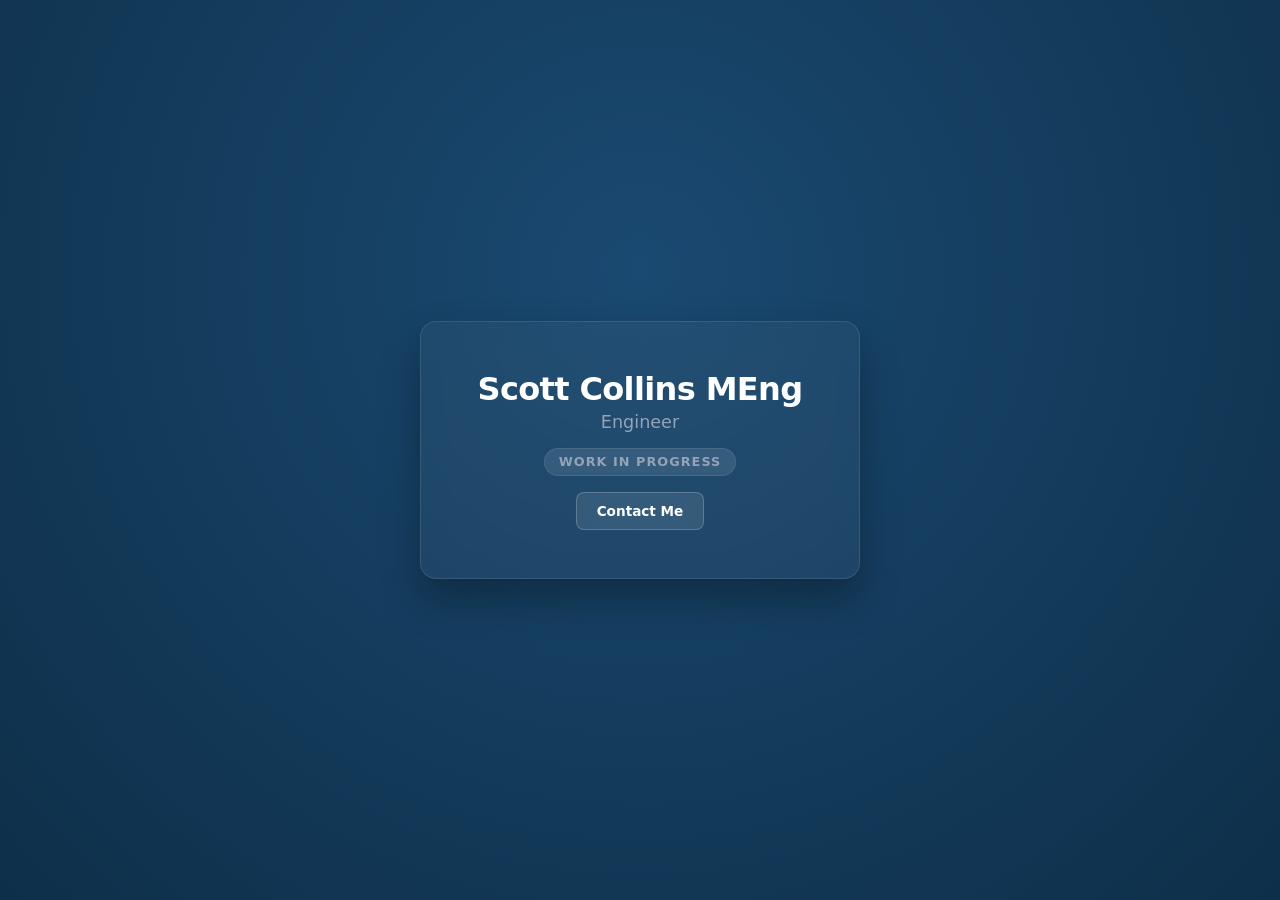
==== index.html @ 060da8f7 "Update index.html" ====
<!DOCTYPE html>

<html lang="en-GB">
<head>
  <meta charset="UTF-8">
  <meta name="viewport" content="width=device-width, initial-scale=1.0">

<meta
 http-equiv="Content-Security-Policy"
 content="default-src 'self'; script-src 'self'; style-src 'self'; img-src 'self'; font-src 'self'; media-src 'self'; connect-src 'self'; form-action https://formspree.io; base-uri 'self'; object-src 'none';">

<meta
 name="referrer"
 content="strict-origin-when-cross-origin">

<meta
 name="description"
 content="Scott Collins - Website under construction.">

<meta
 name="theme-color"
 content="#0E2F49">

  <title>Scott Collins</title>

  <link
    rel="icon"
    href="favicon.svg"
    type="image/svg+xml">

  <link
    rel="stylesheet"
    href="css/style.css?v=5">

  <script
  src="js/main.js?v=6"
  defer></script>

</head>

<body>

  <main class="card">


<h1>Scott Collins MEng</h1>

<h2>Engineer</h2>

<span class="badge">
  Work In Progress
</span>

<div>
  <button
    type="button"
    class="btn-toggle"
    id="toggle-btn"
    aria-expanded="false"
    aria-controls="contact-wrapper">
    Contact Me
  </button>
</div>

<div
  class="form-wrapper"
  id="contact-wrapper">

  <form
    id="contact-form"
    action="https://formspree.io/f/mbgjzpvz"
    method="POST">

    <p class="field">
      <label for="f-name">Your name</label>

      <input
        id="f-name"
        name="name"
        type="text"
        autocomplete="name"
        maxlength="100"
        required>
    </p>

    <p class="field">
      <label for="f-email">Email</label>

      <input
        id="f-email"
        name="email"
        type="email"
        autocomplete="email"
        maxlength="254"
        required>
    </p>

    <p class="field">
      <label for="f-msg">Message</label>

      <textarea
        id="f-msg"
        name="message"
        rows="4"
        maxlength="3000"
        required></textarea>
    </p>

    <!-- Honeypot spam protection -->
    <p
      class="hp"
      aria-hidden="true">

      <label for="f-co">Company</label>

      <input
        id="f-co"
        name="_gotcha"
        type="text"
        tabindex="-1"
        autocomplete="off">
    </p>

    <div class="submit-row">

      <button
        type="submit"
        class="submit-btn">
        Send Message
      </button>

    </div>

  </form>

  <button
    type="button"
    class="music-control"
    id="music-control"
    aria-label="Pause background music"
    aria-pressed="false">
    Pause music
  </button>

</div>


  </main>

<audio
  id="site-audio"
  autoplay
  preload="auto">

  <source
    src="audio/downtempo-inspiring-hip-hop.mp3"
    type="audio/mpeg">

</audio>

</body>
</html>
---- css/style.css ----
* {
  box-sizing: border-box;
  margin: 0;
  padding: 0;
}

body {
  font-family:
    system-ui,
    -apple-system,
    BlinkMacSystemFont,
    "Segoe UI",
    sans-serif;

  background:
    radial-gradient(
      circle at 50% 30%,
      #1a4971,
      #0E2F49
    );

  color: #e2e8f0;

  min-height: 100vh;

  display: flex;
  align-items: center;
  justify-content: center;

  text-align: center;

  padding: 1.5rem;
}

.card {
  background:
    rgba(255, 255, 255, 0.04);

  backdrop-filter: blur(12px);
  -webkit-backdrop-filter: blur(12px);

  border:
    1px solid rgba(255, 255, 255, 0.1);

  border-radius: 16px;

  padding: 3rem 2rem;

  max-width: 440px;
  width: 100%;

  box-shadow:
    0 20px 40px rgba(0, 0, 0, 0.3);

  transition:
    all 0.3s ease;
}


/* ========================================
   HEADINGS
   ======================================== */

h1 {
  font-size: 2rem;
  font-weight: 600;

  letter-spacing: -0.02em;

  margin-bottom: 0.25rem;

  color: #ffffff;
}

h2 {
  font-size: 1.1rem;
  font-weight: 400;

  color: #94a3b8;

  margin-bottom: 1rem;
}


/* ========================================
   WIP BADGE
   ======================================== */

.badge {
  display: inline-block;

  padding:
    0.35rem
    0.85rem;

  font-family: inherit;

  font-size: 0.8rem;

  font-weight: 600;

  letter-spacing: 0.08em;

  text-transform: uppercase;

  background:
    rgba(255, 255, 255, 0.1);

  color: #94a3b8;

  border:
    1px solid rgba(255, 255, 255, 0.08);

  border-radius: 20px;

  margin-bottom: 0.5rem;
}


/* ========================================
   CONTACT BUTTON
   ======================================== */

.btn-toggle {
  margin-top: 0.5rem;

  background:
    rgba(255, 255, 255, 0.1);

  color: #ffffff;

  border:
    1px solid rgba(255, 255, 255, 0.2);

  border-radius: 8px;

  padding:
    0.65rem
    1.25rem;

  font-family: inherit;

  font-size: 0.85rem;

  font-weight: 600;

  cursor: pointer;

  transition:
    background 0.2s ease,
    transform 0.1s ease;
}

.btn-toggle:hover {
  background:
    rgba(255, 255, 255, 0.2);
}

.btn-toggle:active {
  transform: scale(0.98);
}


/* ========================================
   KEYBOARD FOCUS
   ======================================== */

.btn-toggle:focus-visible,
.submit-btn:focus-visible,
.field input:focus-visible,
.field textarea:focus-visible {

  outline:
    2px solid #60a5fa;

  outline-offset: 2px;
}


/* ========================================
   FORM CONTAINER
   ======================================== */

.form-wrapper {
  max-height: 0;

  overflow: hidden;

  opacity: 0;

  margin-top: 0;

  text-align: left;

  transition:
    max-height 0.4s cubic-bezier(0, 1, 0, 1),
    opacity 0.3s ease,
    margin-top 0.3s ease;
}

.form-wrapper.open {
  max-height: 600px;

  opacity: 1;

  margin-top: 1.25rem;

  transition:
    max-height 0.5s ease-in-out,
    opacity 0.4s ease 0.1s,
    margin-top 0.3s ease;
}


/* ========================================
   FORM FIELDS
   ======================================== */

.field {
  margin-bottom: 1rem;
}

.field label {
  display: block;

  font-size: 0.75rem;

  color: #cbd5e1;

  margin-bottom: 0.35rem;

  text-transform: uppercase;

  letter-spacing: 0.05em;
}

.field input,
.field textarea {

  width: 100%;

  padding:
    0.65rem
    0.85rem;

  background:
    rgba(0, 0, 0, 0.25);

  border:
    1px solid rgba(255, 255, 255, 0.15);

  border-radius: 6px;

  color: #ffffff;

  font-family: inherit;

  font-size: 0.9rem;

  outline: none;

  transition:
    border-color 0.2s ease;
}

.field input:focus,
.field textarea:focus {
  border-color: #60a5fa;
}

.field textarea {
  resize: vertical;

  min-height: 100px;
}


/* ========================================
   SUBMIT BUTTON
   ======================================== */

.submit-btn {

  width: 100%;

  background: #2563eb;

  color: #ffffff;

  border: none;

  border-radius: 6px;

  padding: 0.75rem;

  font-family: inherit;

  font-weight: 600;

  font-size: 0.9rem;

  cursor: pointer;

  margin-top: 0.5rem;

  transition:
    background 0.2s ease;
}

.submit-btn:hover {
  background: #1d4ed8;
}


/* ========================================
   HONEYPOT
   ======================================== */

.hp {

  position: absolute;

  left: -10000px;

  width: 1px;
  height: 1px;

  overflow: hidden;
}


/* ========================================
   MUSIC CONTROL
   ======================================== */

.music-control {
  display: block;

  margin: 1rem auto 0;

  padding: 0.4rem 0.75rem;

  background: transparent;

  color: #94a3b8;

  border: none;

  font-family: inherit;

  font-size: 0.75rem;

  font-weight: 500;

  letter-spacing: 0.03em;

  cursor: pointer;

  opacity: 0.8;

  transition:
    color 0.2s ease,
    opacity 0.2s ease;
}

.music-control:hover {
  color: #ffffff;
  opacity: 1;
}

.music-control:focus-visible {
  outline:
    2px solid #60a5fa;

  outline-offset: 3px;

  border-radius: 4px;
}

@media (prefers-reduced-motion: reduce) {

  .music-control {
    transition: none;
  }
}

/* ========================================
   REDUCED MOTION
   ======================================== */

@media (prefers-reduced-motion: reduce) {

  .btn-toggle,
  .submit-btn,
  .form-wrapper {
    transition: none;
  }
}

.btn-toggle.hidden {
  display: none;
}
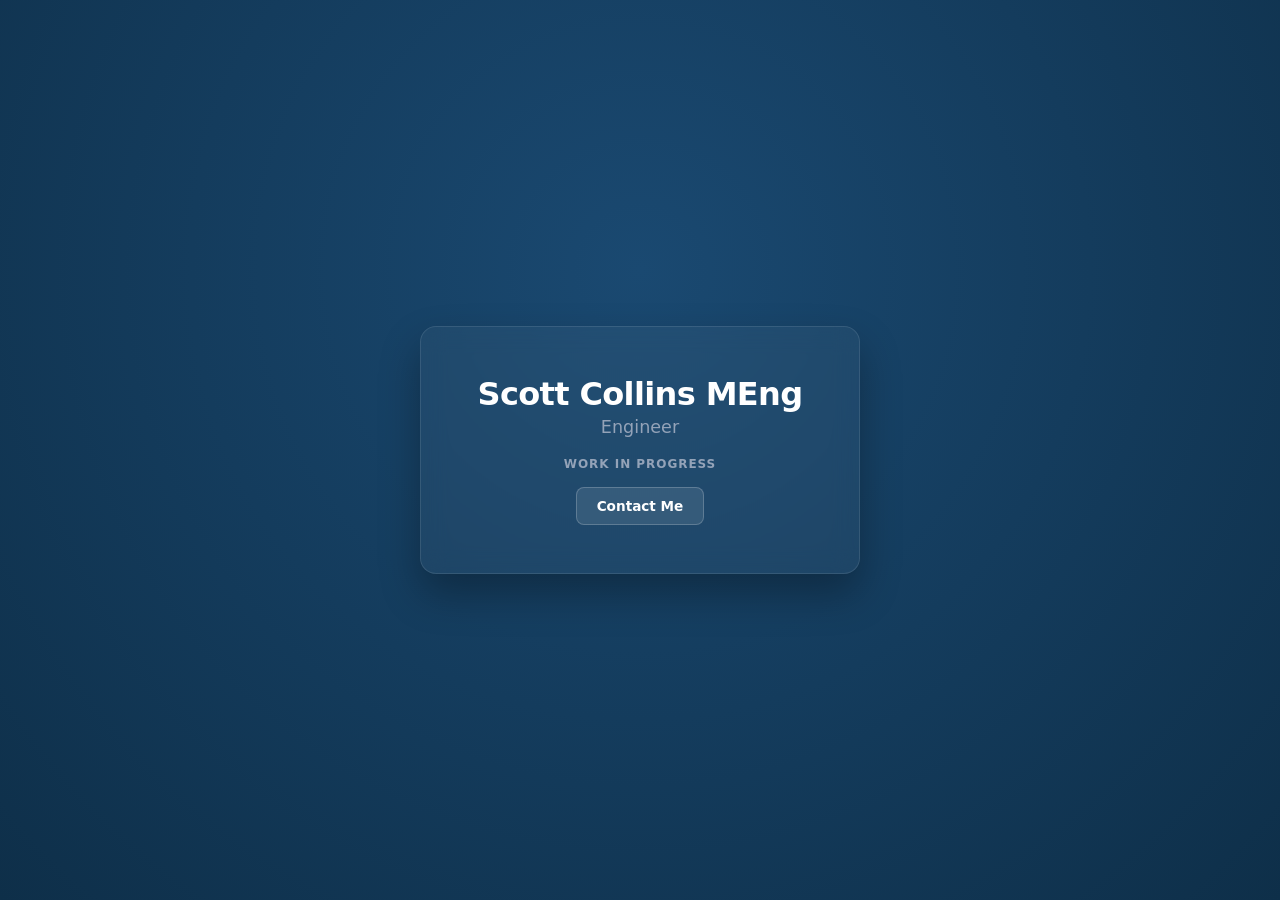
==== commit 2b1a38ed: "Update index.html" ====
--- a/index.html
+++ b/index.html
@@ -2,24 +2,28 @@
 
 <html lang="en-GB">
 <head>
+
   <meta charset="UTF-8">
-  <meta name="viewport" content="width=device-width, initial-scale=1.0">
 
-<meta
- http-equiv="Content-Security-Policy"
- content="default-src 'self'; script-src 'self'; style-src 'self'; img-src 'self'; font-src 'self'; media-src 'self'; connect-src 'self'; form-action https://formspree.io; base-uri 'self'; object-src 'none';">
+  <meta
+    name="viewport"
+    content="width=device-width, initial-scale=1.0">
 
-<meta
- name="referrer"
- content="strict-origin-when-cross-origin">
+  <meta
+    http-equiv="Content-Security-Policy"
+    content="default-src 'self'; script-src 'self'; style-src 'self'; img-src 'self'; font-src 'self'; media-src 'self'; connect-src 'self'; form-action https://formspree.io; base-uri 'self'; object-src 'none';">
 
-<meta
- name="description"
- content="Scott Collins - Website under construction.">
+  <meta
+    name="referrer"
+    content="strict-origin-when-cross-origin">
 
-<meta
- name="theme-color"
- content="#0E2F49">
+  <meta
+    name="description"
+    content="Scott Collins - Website under construction.">
+
+  <meta
+    name="theme-color"
+    content="#0E2F49">
 
   <title>Scott Collins</title>
 
@@ -30,11 +34,11 @@
 
   <link
     rel="stylesheet"
-    href="css/style.css?v=5">
+    href="css/style.css">
 
   <script
-  src="js/main.js?v=6"
-  defer></script>
+    src="js/main.js"
+    defer></script>
 
 </head>
 
@@ -42,121 +46,128 @@
 
   <main class="card">
 
+    <h1>Scott Collins MEng</h1>
 
-<h1>Scott Collins MEng</h1>
+    <h2>Engineer</h2>
 
-<h2>Engineer</h2>
+    <span class="badge">
+      Work In Progress
+    </span>
 
-<span class="badge">
-  Work In Progress
-</span>
+    <div>
+      <button
+        type="button"
+        class="btn-toggle"
+        id="toggle-btn"
+        aria-expanded="false"
+        aria-controls="contact-wrapper">
+        Contact Me
+      </button>
+    </div>
 
-<div>
-  <button
-    type="button"
-    class="btn-toggle"
-    id="toggle-btn"
-    aria-expanded="false"
-    aria-controls="contact-wrapper">
-    Contact Me
-  </button>
-</div>
+    <div
+      class="form-wrapper"
+      id="contact-wrapper">
 
-<div
-  class="form-wrapper"
-  id="contact-wrapper">
+      <form
+        id="contact-form"
+        action="https://formspree.io/f/mbgjzpvz"
+        method="POST">
 
-  <form
-    id="contact-form"
-    action="https://formspree.io/f/mbgjzpvz"
-    method="POST">
+        <p class="field">
+          <label for="f-name">
+            Your name
+          </label>
 
-    <p class="field">
-      <label for="f-name">Your name</label>
+          <input
+            id="f-name"
+            name="name"
+            type="text"
+            autocomplete="name"
+            maxlength="100"
+            required>
+        </p>
 
-      <input
-        id="f-name"
-        name="name"
-        type="text"
-        autocomplete="name"
-        maxlength="100"
-        required>
-    </p>
+        <p class="field">
+          <label for="f-email">
+            Email
+          </label>
 
-    <p class="field">
-      <label for="f-email">Email</label>
+          <input
+            id="f-email"
+            name="email"
+            type="email"
+            autocomplete="email"
+            maxlength="254"
+            required>
+        </p>
 
-      <input
-        id="f-email"
-        name="email"
-        type="email"
-        autocomplete="email"
-        maxlength="254"
-        required>
-    </p>
+        <p class="field">
+          <label for="f-msg">
+            Message
+          </label>
 
-    <p class="field">
-      <label for="f-msg">Message</label>
+          <textarea
+            id="f-msg"
+            name="message"
+            rows="4"
+            maxlength="3000"
+            required></textarea>
+        </p>
 
-      <textarea
-        id="f-msg"
-        name="message"
-        rows="4"
-        maxlength="3000"
-        required></textarea>
-    </p>
+        <!-- Honeypot spam protection -->
+        <p
+          class="hp"
+          aria-hidden="true">
 
-    <!-- Honeypot spam protection -->
-    <p
-      class="hp"
-      aria-hidden="true">
+          <label for="f-co">
+            Company
+          </label>
 
-      <label for="f-co">Company</label>
+          <input
+            id="f-co"
+            name="_gotcha"
+            type="text"
+            tabindex="-1"
+            autocomplete="off">
 
-      <input
-        id="f-co"
-        name="_gotcha"
-        type="text"
-        tabindex="-1"
-        autocomplete="off">
-    </p>
+        </p>
 
-    <div class="submit-row">
+        <div class="submit-row">
+
+          <button
+            type="submit"
+            class="submit-btn">
+            Send Message
+          </button>
+
+        </div>
+
+      </form>
 
       <button
-        type="submit"
-        class="submit-btn">
-        Send Message
+        type="button"
+        class="music-control"
+        id="music-control"
+        aria-label="Play background music"
+        aria-pressed="true">
+        ▶
       </button>
 
     </div>
 
-  </form>
-
-  <button
-    type="button"
-    class="music-control"
-    id="music-control"
-    aria-label="Pause background music"
-    aria-pressed="false">
-    Pause music
-  </button>
-
-</div>
-
-
   </main>
 
-<audio
-  id="site-audio"
-  autoplay
-  preload="auto">
+  <audio
+    id="site-audio"
+    autoplay
+    preload="auto">
 
-  <source
-    src="audio/downtempo-inspiring-hip-hop.mp3"
-    type="audio/mpeg">
+    <source
+      src="audio/downtempo-inspiring-hip-hop.mp3"
+      type="audio/mpeg">
 
-</audio>
+  </audio>
 
 </body>
 </html>
--- a/css/style.css
+++ b/css/style.css
@@ -56,92 +56,54 @@
     all 0.3s ease;
 }
 
-
-/* ========================================
-   HEADINGS
-   ======================================== */
-
 h1 {
   font-size: 2rem;
   font-weight: 600;
-
   letter-spacing: -0.02em;
-
   margin-bottom: 0.25rem;
-
   color: #ffffff;
 }
 
 h2 {
   font-size: 1.1rem;
   font-weight: 400;
-
   color: #94a3b8;
-
   margin-bottom: 1rem;
 }
-
-
-/* ========================================
-   WIP BADGE
-   ======================================== */
 
 .badge {
   display: inline-block;
 
-  padding:
-    0.35rem
-    0.85rem;
-
-  font-family: inherit;
-
-  font-size: 0.8rem;
-
+  padding: 0;
+
+  font-family: inherit;
+  font-size: 0.75rem;
   font-weight: 600;
 
   letter-spacing: 0.08em;
-
   text-transform: uppercase;
 
-  background:
-    rgba(255, 255, 255, 0.1);
+  background: none;
+  border: none;
 
   color: #94a3b8;
 
-  border:
-    1px solid rgba(255, 255, 255, 0.08);
-
-  border-radius: 20px;
-
   margin-bottom: 0.5rem;
 }
-
-
-/* ========================================
-   CONTACT BUTTON
-   ======================================== */
 
 .btn-toggle {
   margin-top: 0.5rem;
 
-  background:
-    rgba(255, 255, 255, 0.1);
-
-  color: #ffffff;
-
-  border:
-    1px solid rgba(255, 255, 255, 0.2);
-
+  background: rgba(255, 255, 255, 0.1);
+  color: #ffffff;
+
+  border: 1px solid rgba(255, 255, 255, 0.2);
   border-radius: 8px;
 
-  padding:
-    0.65rem
-    1.25rem;
-
-  font-family: inherit;
-
+  padding: 0.65rem 1.25rem;
+
+  font-family: inherit;
   font-size: 0.85rem;
-
   font-weight: 600;
 
   cursor: pointer;
@@ -152,44 +114,28 @@
 }
 
 .btn-toggle:hover {
-  background:
-    rgba(255, 255, 255, 0.2);
+  background: rgba(255, 255, 255, 0.2);
 }
 
 .btn-toggle:active {
   transform: scale(0.98);
 }
-
-
-/* ========================================
-   KEYBOARD FOCUS
-   ======================================== */
 
 .btn-toggle:focus-visible,
 .submit-btn:focus-visible,
 .field input:focus-visible,
 .field textarea:focus-visible {
-
   outline:
     2px solid #60a5fa;
 
   outline-offset: 2px;
 }
 
-
-/* ========================================
-   FORM CONTAINER
-   ======================================== */
-
 .form-wrapper {
   max-height: 0;
-
   overflow: hidden;
-
   opacity: 0;
-
   margin-top: 0;
-
   text-align: left;
 
   transition:
@@ -200,9 +146,7 @@
 
 .form-wrapper.open {
   max-height: 600px;
-
   opacity: 1;
-
   margin-top: 1.25rem;
 
   transition:
@@ -211,11 +155,6 @@
     margin-top 0.3s ease;
 }
 
-
-/* ========================================
-   FORM FIELDS
-   ======================================== */
-
 .field {
   margin-bottom: 1rem;
 }
@@ -224,37 +163,28 @@
   display: block;
 
   font-size: 0.75rem;
-
   color: #cbd5e1;
 
   margin-bottom: 0.35rem;
 
   text-transform: uppercase;
-
   letter-spacing: 0.05em;
 }
 
 .field input,
 .field textarea {
-
   width: 100%;
 
-  padding:
-    0.65rem
-    0.85rem;
-
-  background:
-    rgba(0, 0, 0, 0.25);
-
-  border:
-    1px solid rgba(255, 255, 255, 0.15);
-
+  padding: 0.65rem 0.85rem;
+
+  background: rgba(0, 0, 0, 0.25);
+
+  border: 1px solid rgba(255, 255, 255, 0.15);
   border-radius: 6px;
 
   color: #ffffff;
 
   font-family: inherit;
-
   font-size: 0.9rem;
 
   outline: none;
@@ -270,33 +200,22 @@
 
 .field textarea {
   resize: vertical;
-
   min-height: 100px;
 }
 
-
-/* ========================================
-   SUBMIT BUTTON
-   ======================================== */
-
 .submit-btn {
-
   width: 100%;
 
   background: #2563eb;
-
   color: #ffffff;
 
   border: none;
-
   border-radius: 6px;
 
   padding: 0.75rem;
 
   font-family: inherit;
-
-  font-weight: 600;
-
+  font-weight: 600;
   font-size: 0.9rem;
 
   cursor: pointer;
@@ -311,27 +230,18 @@
   background: #1d4ed8;
 }
 
-
-/* ========================================
-   HONEYPOT
-   ======================================== */
+.submit-btn:disabled {
+  opacity: 0.6;
+  cursor: not-allowed;
+}
 
 .hp {
-
   position: absolute;
-
   left: -10000px;
-
   width: 1px;
   height: 1px;
-
   overflow: hidden;
 }
-
-
-/* ========================================
-   MUSIC CONTROL
-   ======================================== */
 
 .music-control {
   display: block;
@@ -378,25 +288,10 @@
 }
 
 @media (prefers-reduced-motion: reduce) {
-
+  .btn-toggle,
+  .submit-btn,
+  .form-wrapper,
   .music-control {
     transition: none;
   }
 }
-
-/* ========================================
-   REDUCED MOTION
-   ======================================== */
-
-@media (prefers-reduced-motion: reduce) {
-
-  .btn-toggle,
-  .submit-btn,
-  .form-wrapper {
-    transition: none;
-  }
-}
-
-.btn-toggle.hidden {
-  display: none;
-}
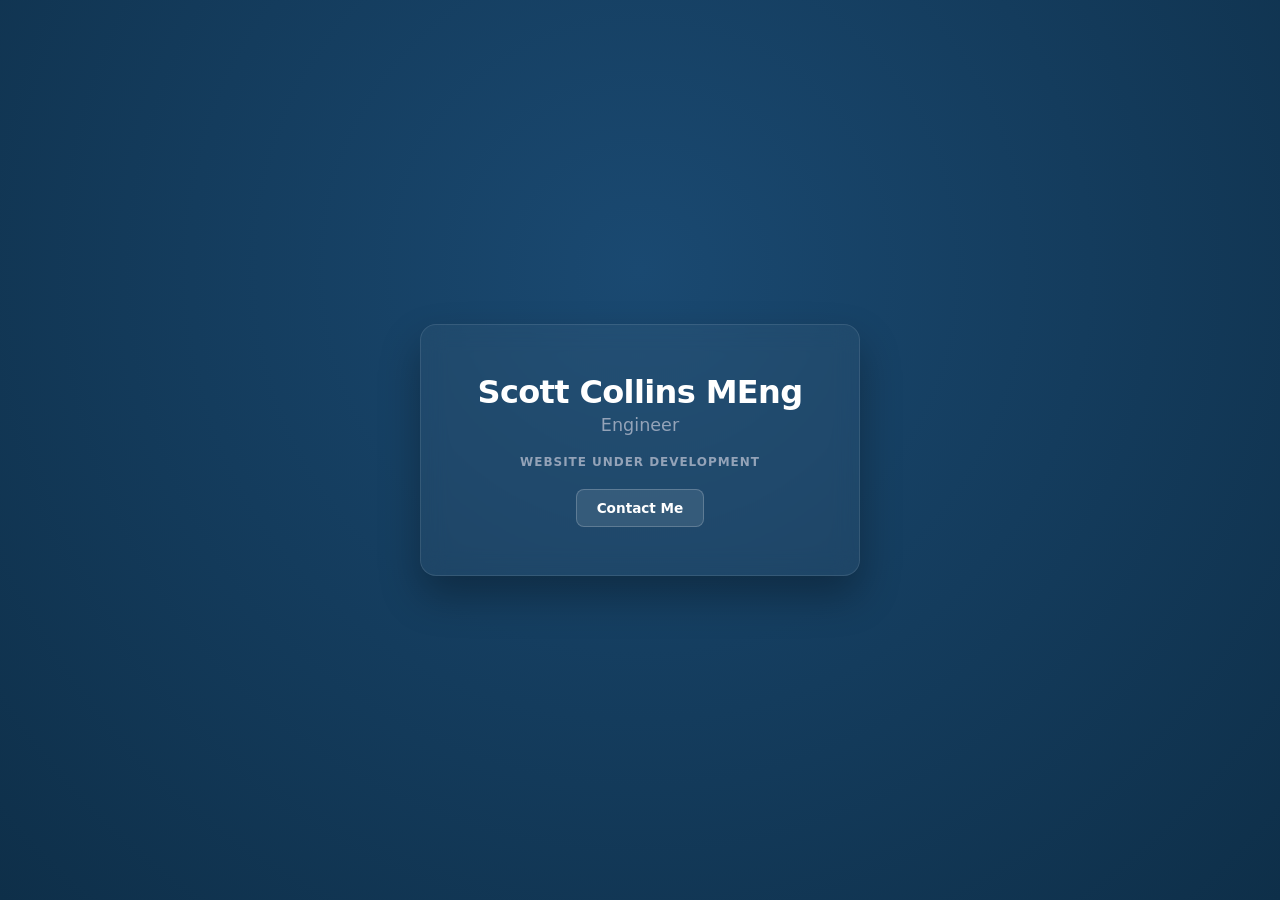
==== commit a5fa93b0: "Enhance index.html with SEO and Open Graph meta tags Updated meta tags for improved SEO and added Op" ====
--- a/index.html
+++ b/index.html
@@ -19,13 +19,37 @@
 
   <meta
     name="description"
-    content="Scott Collins - Website under construction.">
+    content="Scott Collins MEng - Engineer. Personal portfolio, engineering experience and professional projects.">
+
+  <meta
+    name="author"
+    content="Scott Collins">
 
   <meta
     name="theme-color"
     content="#0E2F49">
 
-  <title>Scott Collins</title>
+  <meta
+    property="og:title"
+    content="Scott Collins MEng - Engineer">
+
+  <meta
+    property="og:description"
+    content="Personal portfolio, engineering experience and professional projects.">
+
+  <meta
+    property="og:type"
+    content="website">
+
+  <meta
+    property="og:url"
+    content="https://scottcollins.uk/">
+
+  <title>Scott Collins MEng - Engineer</title>
+
+  <link
+    rel="canonical"
+    href="https://scottcollins.uk/">
 
   <link
     rel="icon"
@@ -51,7 +75,7 @@
     <h2>Engineer</h2>
 
     <span class="badge">
-      Work In Progress
+      Website Under Development
     </span>
 
     <div>
--- a/css/style.css
+++ b/css/style.css
@@ -74,7 +74,7 @@
 .badge {
   display: inline-block;
 
-  padding: 0;
+  padding: 0.25rem 0;
 
   font-family: inherit;
   font-size: 0.75rem;
@@ -82,9 +82,6 @@
 
   letter-spacing: 0.08em;
   text-transform: uppercase;
-
-  background: none;
-  border: none;
 
   color: #94a3b8;
 
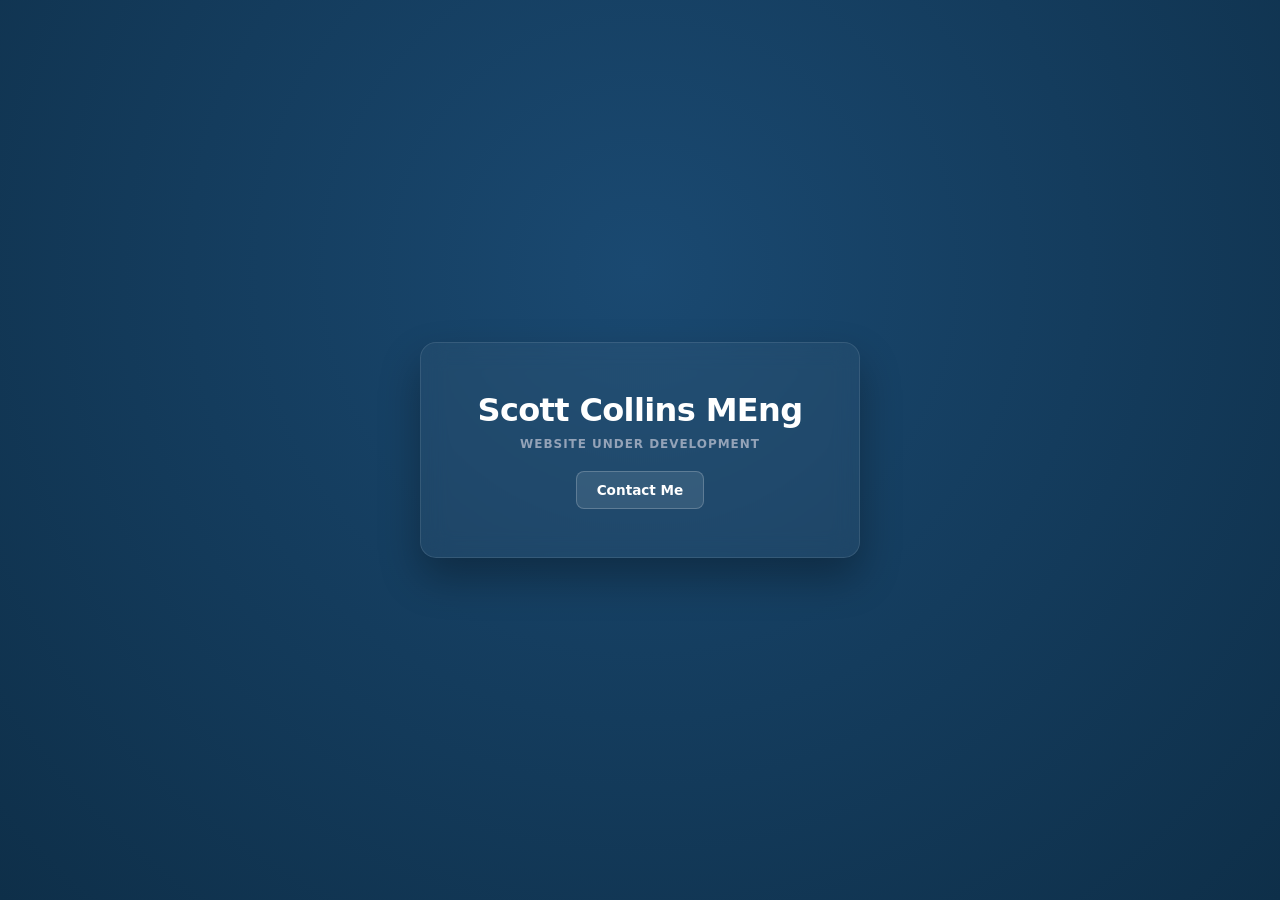
==== commit 01e0a89d: "Update index.html" ====
--- a/index.html
+++ b/index.html
@@ -19,7 +19,7 @@
 
   <meta
     name="description"
-    content="Scott Collins MEng - Engineer. Personal portfolio, engineering experience and professional projects.">
+    content="Scott Collins MEng. Personal portfolio">
 
   <meta
     name="author"
@@ -31,11 +31,11 @@
 
   <meta
     property="og:title"
-    content="Scott Collins MEng - Engineer">
+    content="Scott Collins MEng">
 
   <meta
     property="og:description"
-    content="Personal portfolio, engineering experience and professional projects.">
+    content="Personal portfolio">
 
   <meta
     property="og:type"
@@ -45,7 +45,7 @@
     property="og:url"
     content="https://scottcollins.uk/">
 
-  <title>Scott Collins MEng - Engineer</title>
+  <title>Scott Collins MEng</title>
 
   <link
     rel="canonical"
@@ -71,8 +71,6 @@
   <main class="card">
 
     <h1>Scott Collins MEng</h1>
-
-    <h2>Engineer</h2>
 
     <span class="badge">
       Website Under Development
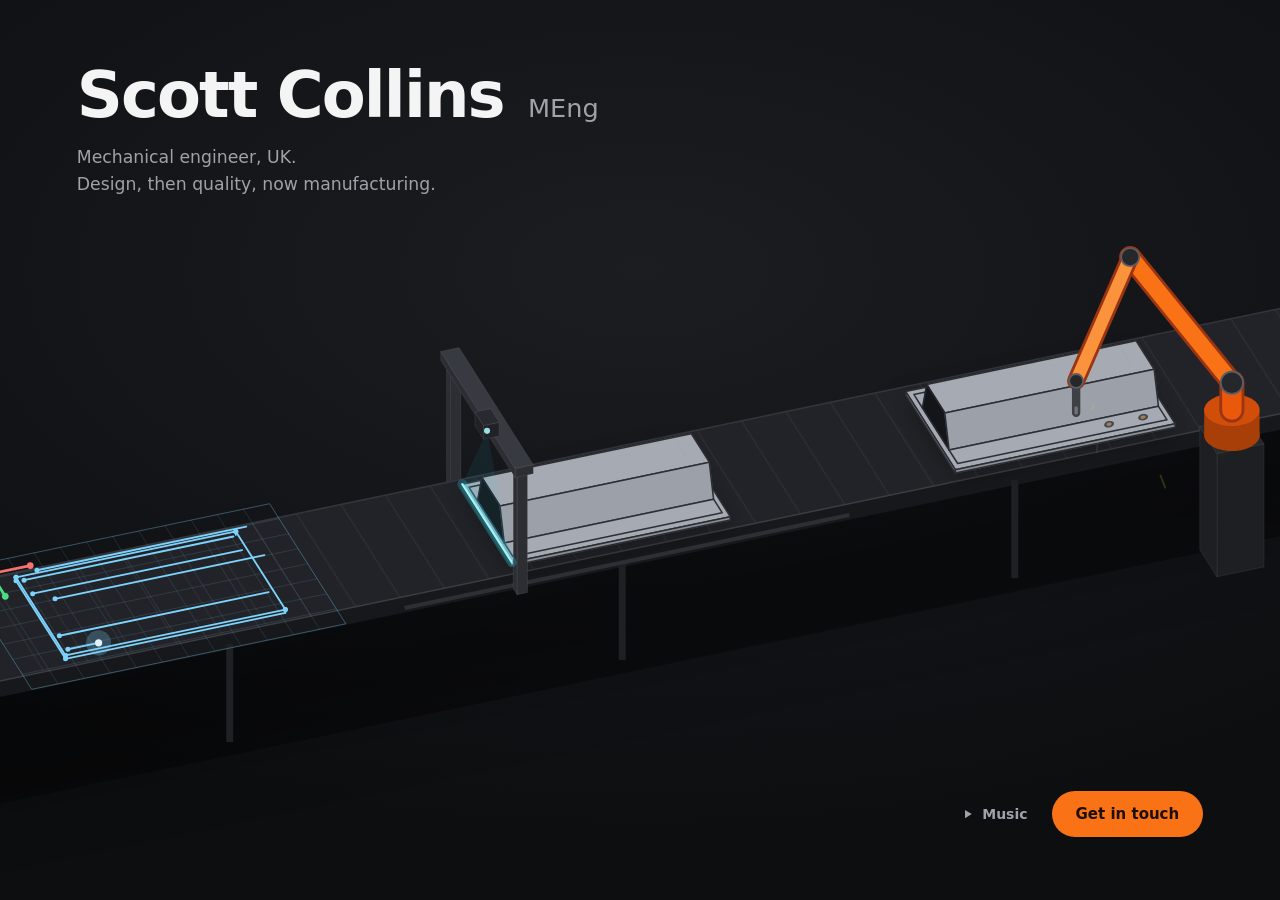
==== commit fcb2fd36: "Add files via upload" ====
--- a/index.html
+++ b/index.html
@@ -9,25 +9,26 @@
     name="viewport"
     content="width=device-width, initial-scale=1.0">
 
-  <meta
-    http-equiv="Content-Security-Policy"
-    content="default-src 'self'; script-src 'self'; style-src 'self'; img-src 'self'; font-src 'self'; media-src 'self'; connect-src 'self'; form-action https://formspree.io; base-uri 'self'; object-src 'none';">
-
-  <meta
-    name="referrer"
-    content="strict-origin-when-cross-origin">
+  <!--
+    The Content-Security-Policy and other security headers come
+    from the _headers file (Cloudflare sends them as real HTTP headers).
+  -->
 
   <meta
     name="description"
-    content="Scott Collins MEng. Personal portfolio">
+    content="Scott Collins MEng. Mechanical engineer, UK.">
 
   <meta
     name="author"
     content="Scott Collins">
 
   <meta
+    name="color-scheme"
+    content="dark">
+
+  <meta
     name="theme-color"
-    content="#0E2F49">
+    content="#0d0e10">
 
   <meta
     property="og:title"
@@ -35,7 +36,7 @@
 
   <meta
     property="og:description"
-    content="Personal portfolio">
+    content="Mechanical engineer, UK.">
 
   <meta
     property="og:type"
@@ -60,6 +61,12 @@
     rel="stylesheet"
     href="css/style.css">
 
+  <noscript>
+    <link
+      rel="stylesheet"
+      href="css/noscript.css">
+  </noscript>
+
   <script
     src="js/main.js"
     defer></script>
@@ -68,28 +75,80 @@
 
 <body>
 
-  <main class="card">
-
-    <h1>Scott Collins MEng</h1>
-
-    <span class="badge">
-      Website Under Development
-    </span>
-
-    <div>
+  <!-- The production line animation (drawn by js/main.js) -->
+  <canvas class="line" id="line" aria-hidden="true"></canvas>
+
+  <main class="page">
+
+    <div class="intro">
+
+      <h1>
+        Scott Collins
+        <span class="post">MEng</span>
+      </h1>
+
+      <p>
+        Mechanical engineer, UK.<br>
+        Design, then quality, now manufacturing.
+      </p>
+
+    </div>
+
+    <div class="actions">
+
       <button
         type="button"
-        class="btn-toggle"
-        id="toggle-btn"
-        aria-expanded="false"
-        aria-controls="contact-wrapper">
-        Contact Me
+        class="music"
+        id="music"
+        aria-pressed="false">
+
+        <svg class="icon icon-play" viewBox="0 0 16 16" aria-hidden="true">
+          <path d="M4 2.5v11l9-5.5z"/>
+        </svg>
+
+        <svg class="icon icon-pause" viewBox="0 0 16 16" aria-hidden="true">
+          <path d="M4 2.5h3v11H4zM9 2.5h3v11H9z"/>
+        </svg>
+
+        Music
+
       </button>
+
+      <a
+        class="cta"
+        id="open-contact"
+        href="#contact">
+        Get in touch
+      </a>
+
     </div>
 
-    <div
-      class="form-wrapper"
-      id="contact-wrapper">
+  </main>
+
+  <dialog
+    class="contact"
+    id="contact"
+    aria-labelledby="contact-title">
+
+    <div class="sheet">
+
+      <div class="sheet-head">
+
+        <h2 id="contact-title">Get in touch</h2>
+
+        <a
+          class="close"
+          id="close-contact"
+          href="#"
+          aria-label="Close">
+
+          <svg viewBox="0 0 16 16" aria-hidden="true">
+            <path d="M3.5 3.5l9 9M12.5 3.5l-9 9"/>
+          </svg>
+
+        </a>
+
+      </div>
 
       <form
         id="contact-form"
@@ -97,9 +156,7 @@
         method="POST">
 
         <p class="field">
-          <label for="f-name">
-            Your name
-          </label>
+          <label for="f-name">Your name</label>
 
           <input
             id="f-name"
@@ -111,9 +168,7 @@
         </p>
 
         <p class="field">
-          <label for="f-email">
-            Email
-          </label>
+          <label for="f-email">Email</label>
 
           <input
             id="f-email"
@@ -125,29 +180,25 @@
         </p>
 
         <p class="field">
-          <label for="f-msg">
-            Message
-          </label>
+          <label for="f-msg">Message</label>
 
           <textarea
             id="f-msg"
             name="message"
-            rows="4"
+            rows="5"
             maxlength="3000"
             required></textarea>
         </p>
 
-        <!-- Honeypot spam protection -->
+        <!-- Honeypot spam protection: hidden from people, bots fill it in -->
         <p
           class="hp"
           aria-hidden="true">
 
-          <label for="f-co">
-            Company
-          </label>
+          <label for="f-hp">Leave this field empty</label>
 
           <input
-            id="f-co"
+            id="f-hp"
             name="_gotcha"
             type="text"
             tabindex="-1"
@@ -155,35 +206,31 @@
 
         </p>
 
-        <div class="submit-row">
-
-          <button
-            type="submit"
-            class="submit-btn">
-            Send Message
-          </button>
-
-        </div>
+        <button
+          type="submit"
+          class="send">
+          Send message
+        </button>
+
+        <p
+          class="form-status"
+          id="form-status"
+          role="status"></p>
+
+        <p class="form-note">
+          Sent via Formspree and used only to reply.
+        </p>
 
       </form>
 
-      <button
-        type="button"
-        class="music-control"
-        id="music-control"
-        aria-label="Play background music"
-        aria-pressed="true">
-        ▶
-      </button>
-
     </div>
 
-  </main>
+  </dialog>
 
   <audio
     id="site-audio"
-    autoplay
-    preload="auto">
+    preload="none"
+    loop>
 
     <source
       src="audio/downtempo-inspiring-hip-hop.mp3"
--- a/css/style.css
+++ b/css/style.css
@@ -1,294 +1,473 @@
+/* ---------- Tokens ---------- */
+
+:root {
+  --bg: #0d0e10;
+  --bg-lift: #1b1d21;
+  --ink: #f4f4f5;
+  --muted: #a1a1aa;
+  --faint: #71717a;
+  --edge: rgba(255, 255, 255, 0.1);
+  --panel: #141518;
+  --field: #0d0e10;
+  --accent: #f97316;      /* the robot's orange */
+  --accent-hover: #fb923c;
+  --accent-ink: #1c0f05;
+  --focus: #fdba74;
+}
+
 * {
   box-sizing: border-box;
   margin: 0;
   padding: 0;
 }
 
+html {
+  height: 100%;
+}
+
 body {
+  min-height: 100vh;
+  min-height: 100dvh;
+
+  background-color: var(--bg);
+  background-image:
+    radial-gradient(
+      120% 90% at 50% 30%,
+      var(--bg-lift) 0%,
+      var(--bg) 70%
+    );
+
+  color: var(--ink);
+
   font-family:
     system-ui,
     -apple-system,
     BlinkMacSystemFont,
     "Segoe UI",
+    Inter,
     sans-serif;
 
-  background:
-    radial-gradient(
-      circle at 50% 30%,
-      #1a4971,
-      #0E2F49
-    );
-
-  color: #e2e8f0;
+  -webkit-font-smoothing: antialiased;
+}
+
+:focus-visible {
+  outline: 2px solid var(--focus);
+  outline-offset: 3px;
+}
+
+/* ---------- The line (canvas behind everything) ---------- */
+
+.line {
+  position: fixed;
+  inset: 0;
+  z-index: 0;
+
+  display: block;
+
+  width: 100%;
+  height: 100%;
+
+  pointer-events: none;
+}
+
+/* ---------- Page layout: name top left, actions bottom right ---------- */
+
+.page {
+  position: relative;
+  z-index: 1;
 
   min-height: 100vh;
+  min-height: 100dvh;
+
+  display: grid;
+  grid-template-rows: auto 1fr auto;
+
+  padding:
+    clamp(28px, 7vh, 88px)
+    clamp(20px, 6vw, 96px);
+}
+
+.intro {
+  grid-row: 1;
+
+  max-width: 34rem;
+}
+
+.intro h1 {
+  font-size: clamp(36px, 5.2vw, 64px);
+  font-weight: 650;
+  letter-spacing: -0.03em;
+  line-height: 1.02;
+}
+
+.post {
+  margin-left: 0.15em;
+
+  font-size: 0.4em;
+  font-weight: 500;
+  letter-spacing: 0;
+
+  color: var(--muted);
+}
+
+.intro p {
+  margin-top: 16px;
+
+  font-size: clamp(15px, 1.35vw, 18px);
+  line-height: 1.55;
+
+  color: var(--muted);
+}
+
+.actions {
+  grid-row: 3;
+  justify-self: end;
 
   display: flex;
+  flex-wrap: wrap;
   align-items: center;
-  justify-content: center;
-
-  text-align: center;
-
-  padding: 1.5rem;
-}
-
-.card {
-  background:
-    rgba(255, 255, 255, 0.04);
-
-  backdrop-filter: blur(12px);
-  -webkit-backdrop-filter: blur(12px);
-
-  border:
-    1px solid rgba(255, 255, 255, 0.1);
-
-  border-radius: 16px;
-
-  padding: 3rem 2rem;
-
-  max-width: 440px;
-  width: 100%;
-
-  box-shadow:
-    0 20px 40px rgba(0, 0, 0, 0.3);
-
-  transition:
-    all 0.3s ease;
-}
-
-h1 {
-  font-size: 2rem;
-  font-weight: 600;
-  letter-spacing: -0.02em;
-  margin-bottom: 0.25rem;
-  color: #ffffff;
-}
-
-h2 {
-  font-size: 1.1rem;
-  font-weight: 400;
-  color: #94a3b8;
-  margin-bottom: 1rem;
-}
-
-.badge {
-  display: inline-block;
-
-  padding: 0.25rem 0;
-
-  font-family: inherit;
-  font-size: 0.75rem;
-  font-weight: 600;
-
-  letter-spacing: 0.08em;
-  text-transform: uppercase;
-
-  color: #94a3b8;
-
-  margin-bottom: 0.5rem;
-}
-
-.btn-toggle {
-  margin-top: 0.5rem;
-
-  background: rgba(255, 255, 255, 0.1);
-  color: #ffffff;
-
-  border: 1px solid rgba(255, 255, 255, 0.2);
-  border-radius: 8px;
-
-  padding: 0.65rem 1.25rem;
-
-  font-family: inherit;
-  font-size: 0.85rem;
-  font-weight: 600;
-
-  cursor: pointer;
+  gap: 10px 18px;
+}
+
+.cta {
+  display: inline-flex;
+  align-items: center;
+
+  padding: 14px 24px;
+
+  background: var(--accent);
+  color: var(--accent-ink);
+
+  border-radius: 999px;
+
+  font-size: 15px;
+  font-weight: 650;
+  text-decoration: none;
 
   transition:
     background 0.2s ease,
     transform 0.1s ease;
 }
 
-.btn-toggle:hover {
-  background: rgba(255, 255, 255, 0.2);
-}
-
-.btn-toggle:active {
+.cta:hover {
+  background: var(--accent-hover);
+}
+
+.cta:active {
   transform: scale(0.98);
 }
 
-.btn-toggle:focus-visible,
-.submit-btn:focus-visible,
-.field input:focus-visible,
-.field textarea:focus-visible {
-  outline:
-    2px solid #60a5fa;
-
-  outline-offset: 2px;
-}
-
-.form-wrapper {
-  max-height: 0;
-  overflow: hidden;
-  opacity: 0;
-  margin-top: 0;
-  text-align: left;
+.music {
+  display: inline-flex;
+  align-items: center;
+  gap: 8px;
+
+  padding: 12px 6px;
+
+  background: none;
+  color: var(--muted);
+
+  border: 0;
+  border-radius: 8px;
+
+  font-family: inherit;
+  font-size: 14px;
+  font-weight: 600;
+
+  cursor: pointer;
+
+  transition: color 0.2s ease;
+}
+
+.music:hover,
+.music[aria-pressed="true"] {
+  color: var(--ink);
+}
+
+.music .icon {
+  width: 12px;
+  height: 12px;
+
+  fill: currentColor;
+}
+
+.music .icon-pause,
+.music[aria-pressed="true"] .icon-play {
+  display: none;
+}
+
+.music[aria-pressed="true"] .icon-pause {
+  display: block;
+
+  fill: var(--accent);
+}
+
+@media (max-width: 600px) {
+  .actions {
+    justify-self: start;
+    flex-direction: row-reverse;
+  }
+}
+
+/* ---------- Contact panel ---------- */
+
+.contact {
+  position: fixed;
+  inset: 0 0 0 auto;
+
+  width: min(440px, 100%);
+  max-width: none;
+  height: 100%;
+  max-height: none;
+  margin: 0;
+  padding: 0;
+
+  overflow-y: auto;
+
+  background: var(--panel);
+  color: var(--ink);
+
+  border: 0;
+  border-left: 1px solid var(--edge);
+}
+
+.contact[open] {
+  animation: panel-in 0.35s cubic-bezier(0.2, 0.8, 0.2, 1);
+}
+
+.contact::backdrop {
+  background: rgba(5, 6, 8, 0.55);
+  -webkit-backdrop-filter: blur(3px);
+  backdrop-filter: blur(3px);
+}
+
+@keyframes panel-in {
+  from {
+    opacity: 0;
+    transform: translateX(28px);
+  }
+}
+
+.sheet {
+  min-height: 100%;
+
+  padding: 28px 28px 36px;
+}
+
+.sheet-head {
+  display: flex;
+  align-items: center;
+  justify-content: space-between;
+
+  margin-bottom: 24px;
+}
+
+.sheet-head h2 {
+  font-size: 22px;
+  font-weight: 650;
+  letter-spacing: -0.01em;
+}
+
+.close {
+  display: grid;
+  place-items: center;
+
+  width: 38px;
+  height: 38px;
+
+  color: var(--muted);
+
+  border-radius: 999px;
 
   transition:
-    max-height 0.4s cubic-bezier(0, 1, 0, 1),
-    opacity 0.3s ease,
-    margin-top 0.3s ease;
-}
-
-.form-wrapper.open {
-  max-height: 600px;
-  opacity: 1;
-  margin-top: 1.25rem;
-
-  transition:
-    max-height 0.5s ease-in-out,
-    opacity 0.4s ease 0.1s,
-    margin-top 0.3s ease;
+    background 0.2s ease,
+    color 0.2s ease;
+}
+
+.close:hover {
+  background: rgba(255, 255, 255, 0.08);
+  color: var(--ink);
+}
+
+.close svg {
+  width: 16px;
+  height: 16px;
+
+  fill: none;
+  stroke: currentColor;
+  stroke-width: 1.6;
+  stroke-linecap: round;
 }
 
 .field {
-  margin-bottom: 1rem;
+  margin-bottom: 18px;
 }
 
 .field label {
   display: block;
 
-  font-size: 0.75rem;
-  color: #cbd5e1;
-
-  margin-bottom: 0.35rem;
-
-  text-transform: uppercase;
-  letter-spacing: 0.05em;
+  margin-bottom: 7px;
+
+  font-size: 13px;
+  font-weight: 500;
+
+  color: var(--muted);
 }
 
 .field input,
 .field textarea {
   width: 100%;
 
-  padding: 0.65rem 0.85rem;
-
-  background: rgba(0, 0, 0, 0.25);
-
-  border: 1px solid rgba(255, 255, 255, 0.15);
-  border-radius: 6px;
-
-  color: #ffffff;
+  padding: 12px 14px;
+
+  background: var(--field);
+  color: var(--ink);
+
+  border: 1px solid var(--edge);
+  border-radius: 10px;
 
   font-family: inherit;
-  font-size: 0.9rem;
-
-  outline: none;
-
-  transition:
-    border-color 0.2s ease;
+  font-size: 15px;
+
+  transition: border-color 0.2s ease;
 }
 
 .field input:focus,
 .field textarea:focus {
-  border-color: #60a5fa;
+  border-color: var(--accent);
+  outline: none;
+}
+
+.field input:focus-visible,
+.field textarea:focus-visible {
+  outline: 2px solid var(--focus);
+  outline-offset: 2px;
 }
 
 .field textarea {
+  min-height: 130px;
+
   resize: vertical;
-  min-height: 100px;
-}
-
-.submit-btn {
+}
+
+.send {
   width: 100%;
 
-  background: #2563eb;
-  color: #ffffff;
-
-  border: none;
-  border-radius: 6px;
-
-  padding: 0.75rem;
+  margin-top: 6px;
+  padding: 14px;
+
+  background: var(--accent);
+  color: var(--accent-ink);
+
+  border: 0;
+  border-radius: 10px;
 
   font-family: inherit;
-  font-weight: 600;
-  font-size: 0.9rem;
+  font-size: 15px;
+  font-weight: 650;
 
   cursor: pointer;
 
-  margin-top: 0.5rem;
-
-  transition:
-    background 0.2s ease;
-}
-
-.submit-btn:hover {
-  background: #1d4ed8;
-}
-
-.submit-btn:disabled {
+  transition: background 0.2s ease;
+}
+
+.send:hover {
+  background: var(--accent-hover);
+}
+
+.send:disabled {
   opacity: 0.6;
   cursor: not-allowed;
+}
+
+/* Stays in the page (empty) so screen readers announce updates */
+.form-status {
+  margin-top: 14px;
+
+  font-size: 14px;
+  line-height: 1.5;
+
+  color: var(--ink);
+
+  text-wrap: pretty;
+}
+
+.form-status:empty {
+  margin-top: 0;
+}
+
+.form-note {
+  margin-top: 14px;
+
+  font-size: 13px;
+
+  color: var(--faint);
 }
 
 .hp {
   position: absolute;
   left: -10000px;
+
   width: 1px;
   height: 1px;
+
   overflow: hidden;
 }
 
-.music-control {
-  display: block;
-
-  margin: 1rem auto 0;
-
-  padding: 0.4rem 0.75rem;
-
-  background: transparent;
-
-  color: #94a3b8;
-
-  border: none;
-
-  font-family: inherit;
-
-  font-size: 0.75rem;
-
-  font-weight: 500;
-
-  letter-spacing: 0.03em;
-
-  cursor: pointer;
-
-  opacity: 0.8;
-
-  transition:
-    color 0.2s ease,
-    opacity 0.2s ease;
-}
-
-.music-control:hover {
-  color: #ffffff;
-  opacity: 1;
-}
-
-.music-control:focus-visible {
-  outline:
-    2px solid #60a5fa;
-
-  outline-offset: 3px;
-
-  border-radius: 4px;
+@media (max-width: 600px) {
+  .contact {
+    inset: auto 0 0 0;
+
+    width: 100%;
+    height: auto;
+    max-height: 92vh;
+    max-height: 92dvh;
+
+    border-left: 0;
+    border-top: 1px solid var(--edge);
+    border-radius: 18px 18px 0 0;
+  }
+
+  .contact[open] {
+    animation-name: sheet-up;
+  }
+
+  .sheet {
+    padding: 22px 20px 28px;
+  }
+}
+
+@keyframes sheet-up {
+  from {
+    opacity: 0;
+    transform: translateY(40px);
+  }
+}
+
+/* ---------- 404 and other simple pages ---------- */
+
+.page-simple {
+  display: flex;
+  flex-direction: column;
+  justify-content: center;
+  gap: 32px;
+}
+
+.page-simple .actions {
+  justify-self: auto;
 }
 
 @media (prefers-reduced-motion: reduce) {
-  .btn-toggle,
-  .submit-btn,
-  .form-wrapper,
-  .music-control {
+  .cta,
+  .send,
+  .music,
+  .close,
+  .field input,
+  .field textarea {
     transition: none;
   }
-}
+
+  .contact[open] {
+    animation: none;
+  }
+}
--- a/css/noscript.css
+++ b/css/noscript.css
@@ -0,0 +1,16 @@
+/*
+  Only loaded when JavaScript is off (Tor Browser "Safest", NoScript and so on).
+  "Get in touch" is a plain link to #contact, so the panel opens with CSS
+  and the form posts straight to Formspree.
+*/
+
+.contact:target {
+  display: block;
+  z-index: 10;
+
+  box-shadow: 0 0 0 100vmax rgba(5, 6, 8, 0.6);
+}
+
+.music {
+  display: none;
+}
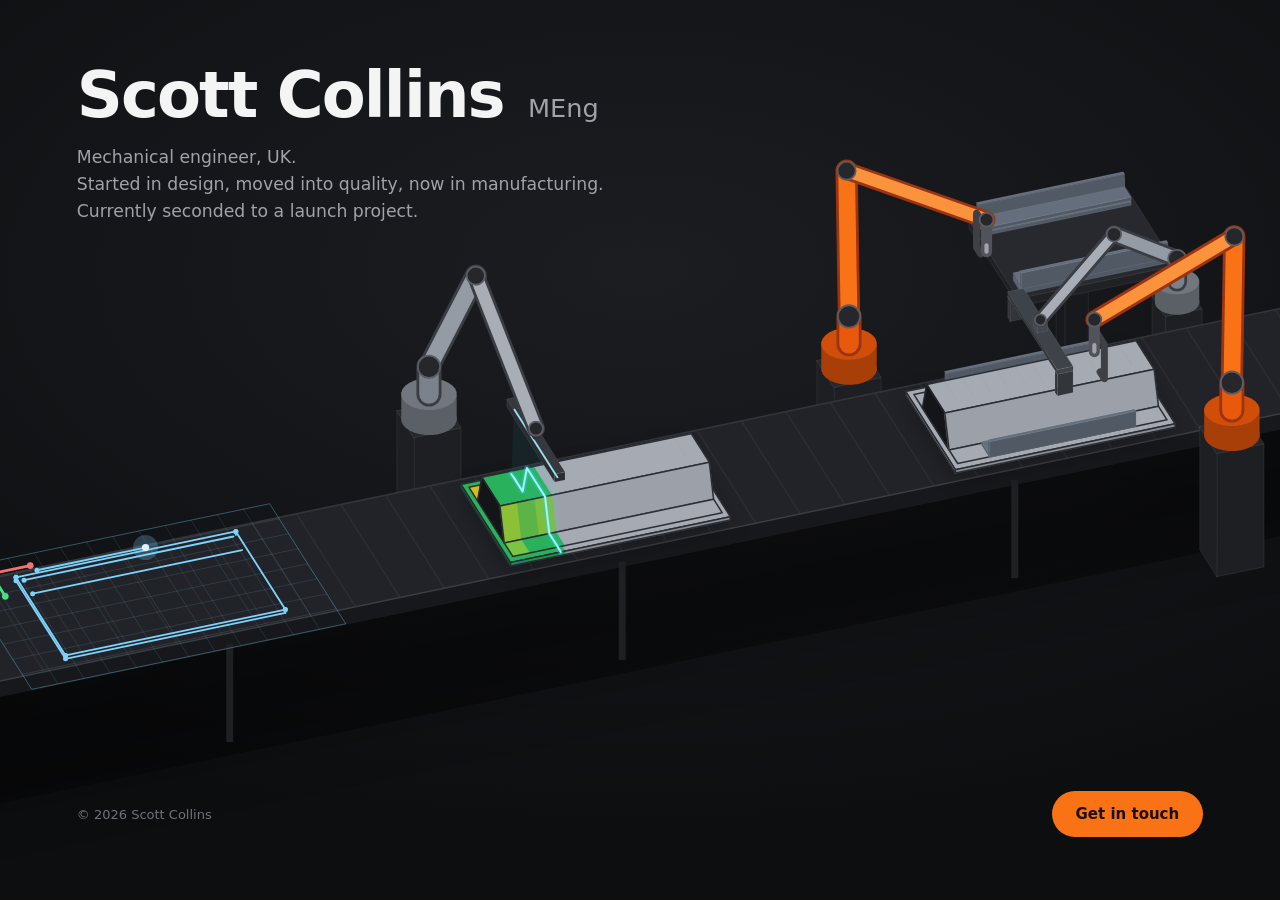
==== commit f65b6cf0: "Add files via upload" ====
--- a/index.html
+++ b/index.html
@@ -36,7 +36,7 @@
 
   <meta
     property="og:description"
-    content="Mechanical engineer, UK.">
+    content="Mechanical engineer, UK. Started in design, moved into quality, now in manufacturing.">
 
   <meta
     property="og:type"
@@ -46,16 +46,50 @@
     property="og:url"
     content="https://scottcollins.uk/">
 
+  <meta
+    property="og:image"
+    content="https://scottcollins.uk/og-image.jpg">
+
+  <meta
+    property="og:image:width"
+    content="1200">
+
+  <meta
+    property="og:image:height"
+    content="630">
+
+  <meta
+    property="og:image:alt"
+    content="Scott Collins MEng, with a small production line where a part is designed, inspected and welded by a robot.">
+
+  <meta
+    name="twitter:card"
+    content="summary_large_image">
+
+  <meta
+    name="robots"
+    content="index, follow, noai, noimageai">
+
   <title>Scott Collins MEng</title>
 
   <link
     rel="canonical"
     href="https://scottcollins.uk/">
+
+  <link
+    rel="icon"
+    href="favicon-32.png"
+    sizes="32x32"
+    type="image/png">
 
   <link
     rel="icon"
     href="favicon.svg"
     type="image/svg+xml">
+
+  <link
+    rel="apple-touch-icon"
+    href="apple-touch-icon.png">
 
   <link
     rel="stylesheet"
@@ -71,6 +105,18 @@
     src="js/main.js"
     defer></script>
 
+  <!-- For search engines: name, title and address only, nothing more -->
+  <script type="application/ld+json">
+    {
+      "@context": "https://schema.org",
+      "@type": "Person",
+      "name": "Scott Collins",
+      "honorificSuffix": "MEng",
+      "jobTitle": "Mechanical engineer",
+      "url": "https://scottcollins.uk/"
+    }
+  </script>
+
 </head>
 
 <body>
@@ -89,30 +135,17 @@
 
       <p>
         Mechanical engineer, UK.<br>
-        Design, then quality, now manufacturing.
+        Started in design, moved into quality, now in manufacturing.<br>
+        Currently seconded to a launch project.
       </p>
 
     </div>
 
+    <div class="bottom">
+
+    <p class="legal">&copy; 2026 Scott Collins</p>
+
     <div class="actions">
-
-      <button
-        type="button"
-        class="music"
-        id="music"
-        aria-pressed="false">
-
-        <svg class="icon icon-play" viewBox="0 0 16 16" aria-hidden="true">
-          <path d="M4 2.5v11l9-5.5z"/>
-        </svg>
-
-        <svg class="icon icon-pause" viewBox="0 0 16 16" aria-hidden="true">
-          <path d="M4 2.5h3v11H4zM9 2.5h3v11H9z"/>
-        </svg>
-
-        Music
-
-      </button>
 
       <a
         class="cta"
@@ -123,6 +156,8 @@
 
     </div>
 
+    </div>
+
   </main>
 
   <dialog
@@ -135,6 +170,26 @@
       <div class="sheet-head">
 
         <h2 id="contact-title">Get in touch</h2>
+
+        <div class="sheet-tools">
+
+        <button
+          type="button"
+          class="music"
+          id="music"
+          aria-pressed="false">
+
+          <svg class="icon icon-play" viewBox="0 0 16 16" aria-hidden="true">
+            <path d="M4 2.5v11l9-5.5z"/>
+          </svg>
+
+          <svg class="icon icon-pause" viewBox="0 0 16 16" aria-hidden="true">
+            <path d="M4 2.5h3v11H4zM9 2.5h3v11H9z"/>
+          </svg>
+
+          Music
+
+        </button>
 
         <a
           class="close"
@@ -148,12 +203,35 @@
 
         </a>
 
+        </div>
+
       </div>
 
       <form
         id="contact-form"
         action="https://formspree.io/f/mbgjzpvz"
         method="POST">
+
+        <fieldset class="field topics">
+          <legend>What's it about?</legend>
+
+          <div class="chips">
+            <label class="chip">
+              <input type="radio" name="topic" value="Work" required>
+              <span>Work</span>
+            </label>
+
+            <label class="chip">
+              <input type="radio" name="topic" value="CV request">
+              <span>CV request</span>
+            </label>
+
+            <label class="chip">
+              <input type="radio" name="topic" value="Just saying hi">
+              <span>Just saying hi</span>
+            </label>
+          </div>
+        </fieldset>
 
         <p class="field">
           <label for="f-name">Your name</label>
--- a/css/style.css
+++ b/css/style.css
@@ -119,10 +119,23 @@
   color: var(--muted);
 }
 
+.bottom {
+  grid-row: 3;
+
+  display: flex;
+  flex-wrap: wrap;
+  align-items: center;
+  justify-content: space-between;
+  gap: 16px 24px;
+}
+
+.legal {
+  font-size: 13px;
+
+  color: var(--faint);
+}
+
 .actions {
-  grid-row: 3;
-  justify-self: end;
-
   display: flex;
   flex-wrap: wrap;
   align-items: center;
@@ -203,8 +216,12 @@
 }
 
 @media (max-width: 600px) {
+  .bottom {
+    flex-direction: column-reverse;
+    align-items: flex-start;
+  }
+
   .actions {
-    justify-self: start;
     flex-direction: row-reverse;
   }
 }
@@ -268,6 +285,12 @@
   letter-spacing: -0.01em;
 }
 
+.sheet-tools {
+  display: flex;
+  align-items: center;
+  gap: 6px;
+}
+
 .close {
   display: grid;
   place-items: center;
@@ -340,6 +363,77 @@
 
 .field input:focus-visible,
 .field textarea:focus-visible {
+  outline: 2px solid var(--focus);
+  outline-offset: 2px;
+}
+
+.topics {
+  border: 0;
+}
+
+.topics legend {
+  margin-bottom: 9px;
+
+  font-size: 13px;
+  font-weight: 500;
+
+  color: var(--muted);
+}
+
+.chips {
+  display: flex;
+  flex-wrap: wrap;
+  gap: 8px;
+}
+
+.chip {
+  position: relative;
+}
+
+/* The radio stays in place (for keyboards and screen readers), just invisible */
+.chip input {
+  position: absolute;
+  inset: 0;
+
+  width: 100%;
+  height: 100%;
+
+  opacity: 0;
+
+  cursor: pointer;
+}
+
+.chip span {
+  display: inline-block;
+
+  padding: 9px 14px;
+
+  border: 1px solid var(--edge);
+  border-radius: 999px;
+
+  font-size: 14px;
+  font-weight: 500;
+
+  color: var(--muted);
+
+  transition:
+    background 0.2s ease,
+    border-color 0.2s ease,
+    color 0.2s ease;
+}
+
+.chip:hover span {
+  color: var(--ink);
+  border-color: rgba(255, 255, 255, 0.22);
+}
+
+.chip input:checked + span {
+  background: rgba(249, 115, 22, 0.14);
+  border-color: var(--accent);
+  color: var(--ink);
+}
+
+.chip input:focus-visible + span {
   outline: 2px solid var(--focus);
   outline-offset: 2px;
 }
@@ -462,6 +556,7 @@
   .send,
   .music,
   .close,
+  .chip span,
   .field input,
   .field textarea {
     transition: none;
